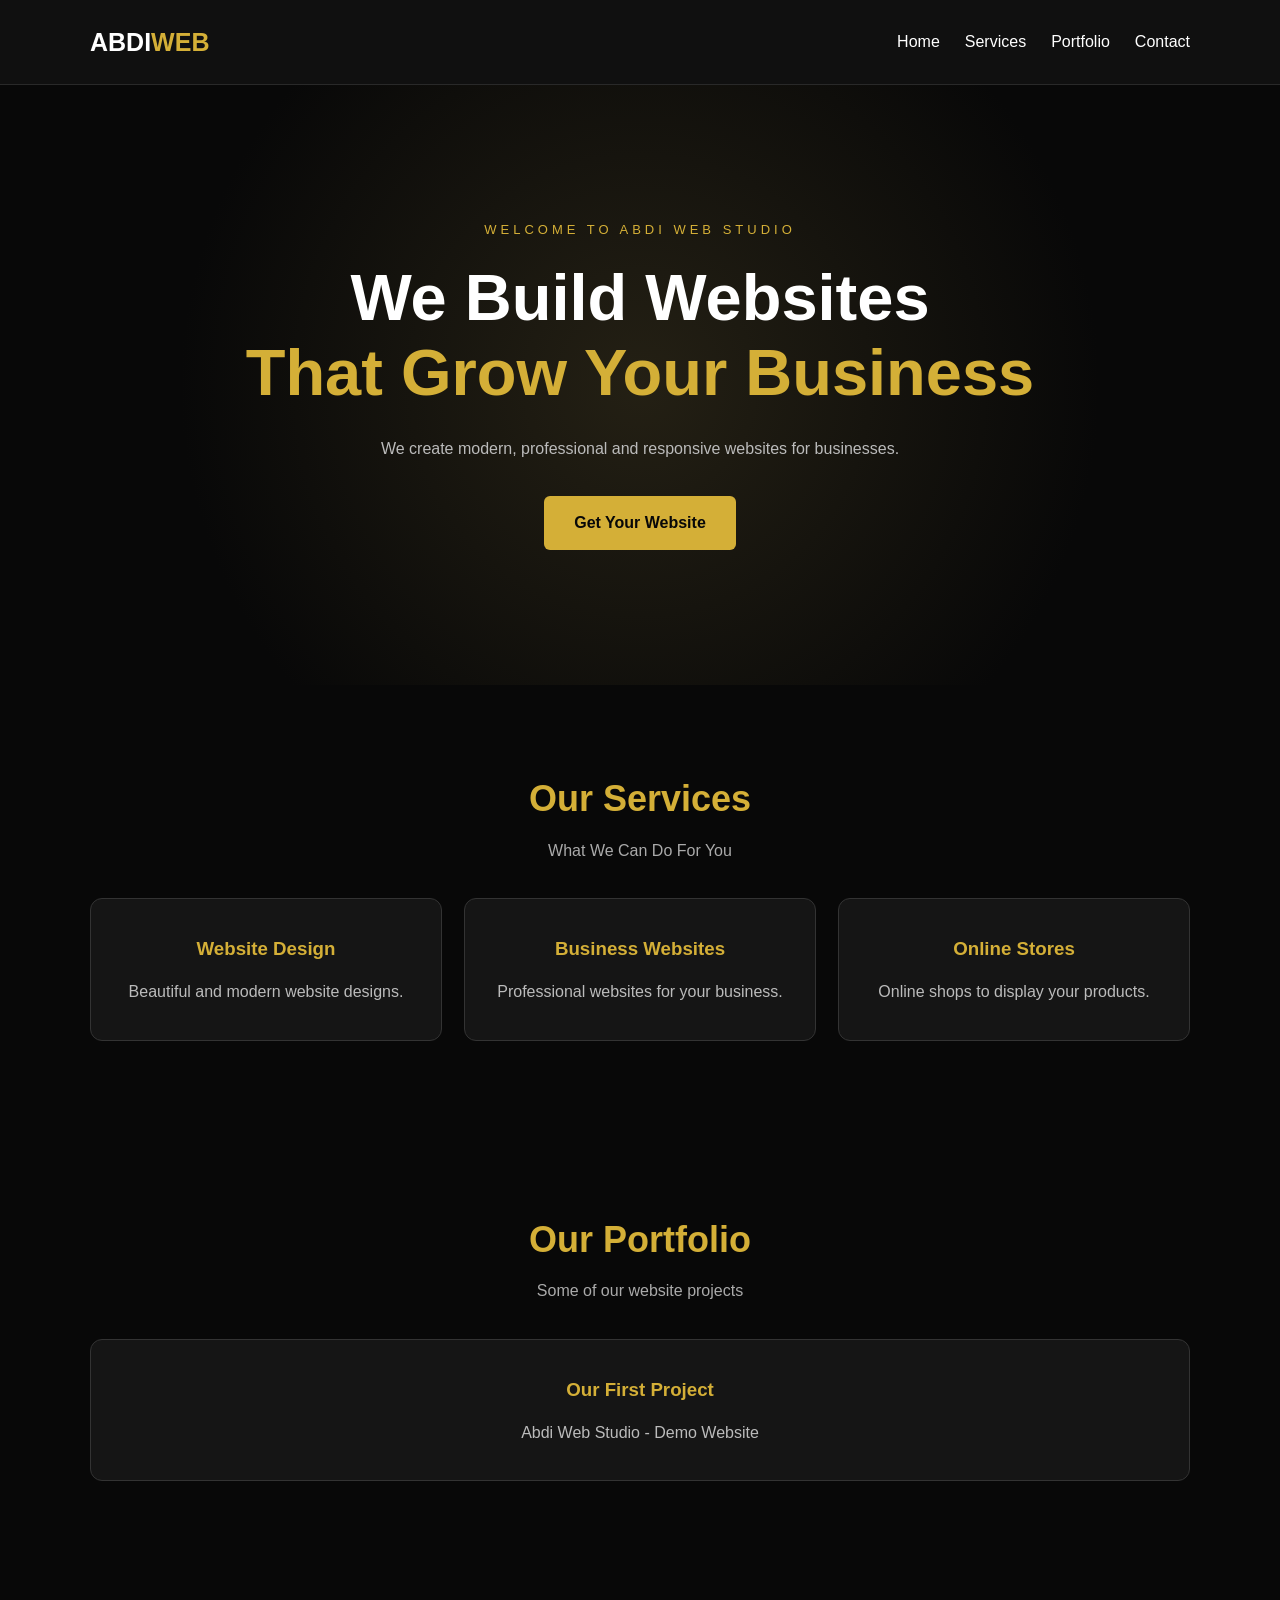
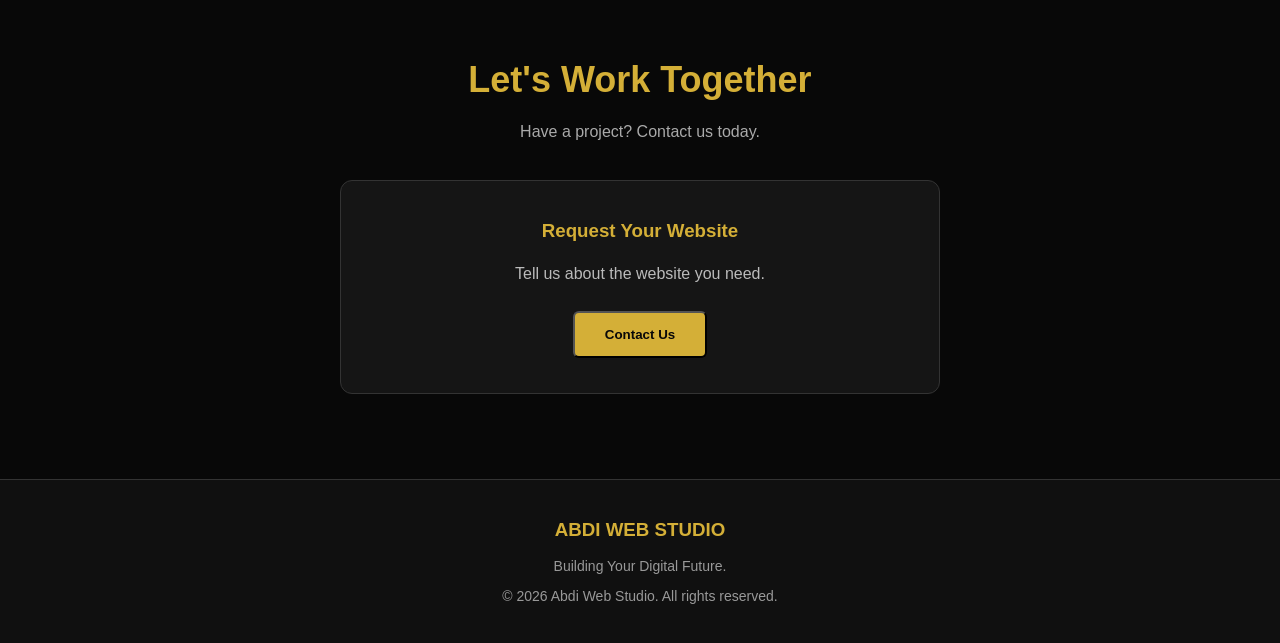
==== index.html @ ca707f81 "Update index.html" ====
<!DOCTYPE html>
<html lang="en">
<head>
  <meta charset="UTF-8">
  <meta name="viewport" content="width=device-width, initial-scale=1.0">
  <title>Abdi Web Studio | Professional Websites</title>
  <link rel="stylesheet" href="style.css">
</head>
<body>

  <!-- NAVIGATION -->
  <header>
    <nav class="navbar">
      <a href="#home" class="logo">ABDI<span>WEB</span></a>

      <div class="nav-links">
        <a href="#home">Home</a>
        <a href="#services">Services</a>
        <a href="#portfolio">Portfolio</a>
        <a href="#contact">Contact</a>
      </div>
    </nav>
  </header>

  <!-- HOME -->
  <section class="hero" id="home">
    <p class="small-title">WELCOME TO ABDI WEB STUDIO</p>

    <h1>We Build Websites<br>
      <span>That Grow Your Business</span>
    </h1>

    <p class="hero-text">
      We create modern, professional and
      responsive websites for businesses.
    </p>

    <a href="#contact" class="main-button">
      Get Your Website
    </a>
  </section>

  <!-- SERVICES -->
  <section class="section" id="services">
    <h2>Our Services</h2>
    <p>What We Can Do For You</p>

    <div class="service-container">

      <div class="service-card">
        <h3>Website Design</h3>
        <p>Beautiful and modern website designs.</p>
      </div>

      <div class="service-card">
        <h3>Business Websites</h3>
        <p>Professional websites for your business.</p>
      </div>

      <div class="service-card">
        <h3>Online Stores</h3>
        <p>Online shops to display your products.</p>
      </div>

    </div>
  </section>

  <!-- PORTFOLIO -->
  <section class="section" id="portfolio">
    <h2>Our Portfolio</h2>
    <p>Some of our website projects</p>

    <div class="portfolio-card">
      <h3>Our First Project</h3>
      <p>Abdi Web Studio - Demo Website</p>
    </div>
  </section>

  <!-- CONTACT -->
  <section class="section" id="contact">
    <h2>Let's Work Together</h2>
    <p>Have a project? Contact us today.</p>

    <div class="contact-card">
      <h3>Request Your Website</h3>
      <p>Tell us about the website you need.</p>
      <button class="main-button" onclick="contactMessage()">
  Contact Us
</button>
    </div>
  </section>

  <!-- FOOTER -->
  <footer>
    <h3>ABDI WEB STUDIO</h3>
    <p>Building Your Digital Future.</p>
    <p>© 2026 Abdi Web Studio. All rights reserved.</p>
  </footer>
<script src="script.js"></script>
</body>
</html>
---- style.css ----
* {
  margin: 0;
  padding: 0;
  box-sizing: border-box;
  scroll-behavior: smooth;
}

body {
  background: #080808;
  color: #ffffff;
  font-family: Arial, sans-serif;
  line-height: 1.6;
}

:root {
  --gold: #d4af37;
  --black: #080808;
  --card: #151515;
}

/* NAVIGATION */

header {
  background: #101010;
  border-bottom: 1px solid #292929;
  position: sticky;
  top: 0;
  z-index: 100;
}

.navbar {
  max-width: 1150px;
  margin: auto;
  padding: 22px 25px;
  display: flex;
  justify-content: space-between;
  align-items: center;
}

.logo {
  color: white;
  font-size: 25px;
  font-weight: bold;
  text-decoration: none;
}

.logo span {
  color: var(--gold);
}

.nav-links {
  display: flex;
  gap: 25px;
}

.nav-links a {
  color: white;
  text-decoration: none;
  transition: 0.3s;
}

.nav-links a:hover {
  color: var(--gold);
}

/* HERO */

.hero {
  min-height: 600px;
  display: flex;
  flex-direction: column;
  justify-content: center;
  align-items: center;
  text-align: center;
  padding: 80px 20px;
  background: radial-gradient(circle at center,
    #242014 0%, #080808 65%);
}

.small-title {
  color: var(--gold);
  letter-spacing: 4px;
  font-size: 13px;
  margin-bottom: 20px;
}

.hero h1 {
  font-size: clamp(35px, 6vw, 65px);
  line-height: 1.15;
  margin-bottom: 25px;
}

.hero h1 span {
  color: var(--gold);
}

.hero-text {
  color: #bbbbbb;
  max-width: 550px;
  margin-bottom: 35px;
}

/* BUTTON */

.main-button {
  display: inline-block;
  background: var(--gold);
  color: #080808;
  padding: 14px 30px;
  border-radius: 6px;
  text-decoration: none;
  font-weight: bold;
  transition: 0.3s;
}

.main-button:hover {
  background: white;
  transform: translateY(-3px);
}

/* SECTIONS */

.section {
  max-width: 1150px;
  margin: auto;
  padding: 85px 25px;
  text-align: center;
}

.section h2 {
  color: var(--gold);
  font-size: 36px;
  margin-bottom: 10px;
}

.section > p {
  color: #aaaaaa;
  margin-bottom: 35px;
}

/* SERVICE CARDS */

.service-container {
  display: grid;
  grid-template-columns: repeat(3, 1fr);
  gap: 22px;
  margin-top: 35px;
}

.service-card,
.portfolio-card,
.contact-card {
  background: var(--card);
  border: 1px solid #333333;
  border-radius: 12px;
  padding: 35px 22px;
  transition: 0.3s;
}

.service-card:hover,
.portfolio-card:hover {
  border-color: var(--gold);
  transform: translateY(-6px);
}

.service-card h3,
.portfolio-card h3,
.contact-card h3 {
  color: var(--gold);
  margin-bottom: 15px;
}

.service-card p,
.portfolio-card p,
.contact-card p {
  color: #bbbbbb;
}

/* CONTACT */

.contact-card {
  max-width: 600px;
  margin: 30px auto 0;
}

.contact-card .main-button {
  margin-top: 25px;
}

/* FOOTER */

footer {
  background: #101010;
  border-top: 1px solid #333;
  text-align: center;
  padding: 35px 20px;
}

footer h3 {
  color: var(--gold);
  margin-bottom: 10px;
}

footer p {
  color: #999999;
  font-size: 14px;
  margin-top: 8px;
}

/* MOBILE */

@media (max-width: 700px) {
  .navbar {
    flex-direction: column;
    gap: 18px;
  }

  .nav-links {
    gap: 13px;
    flex-wrap: wrap;
    justify-content: center;
  }

  .nav-links a {
    font-size: 13px;
  }

  .service-container {
    grid-template-columns: 1fr;
  }

  .hero {
    min-height: 500px;
  }
}
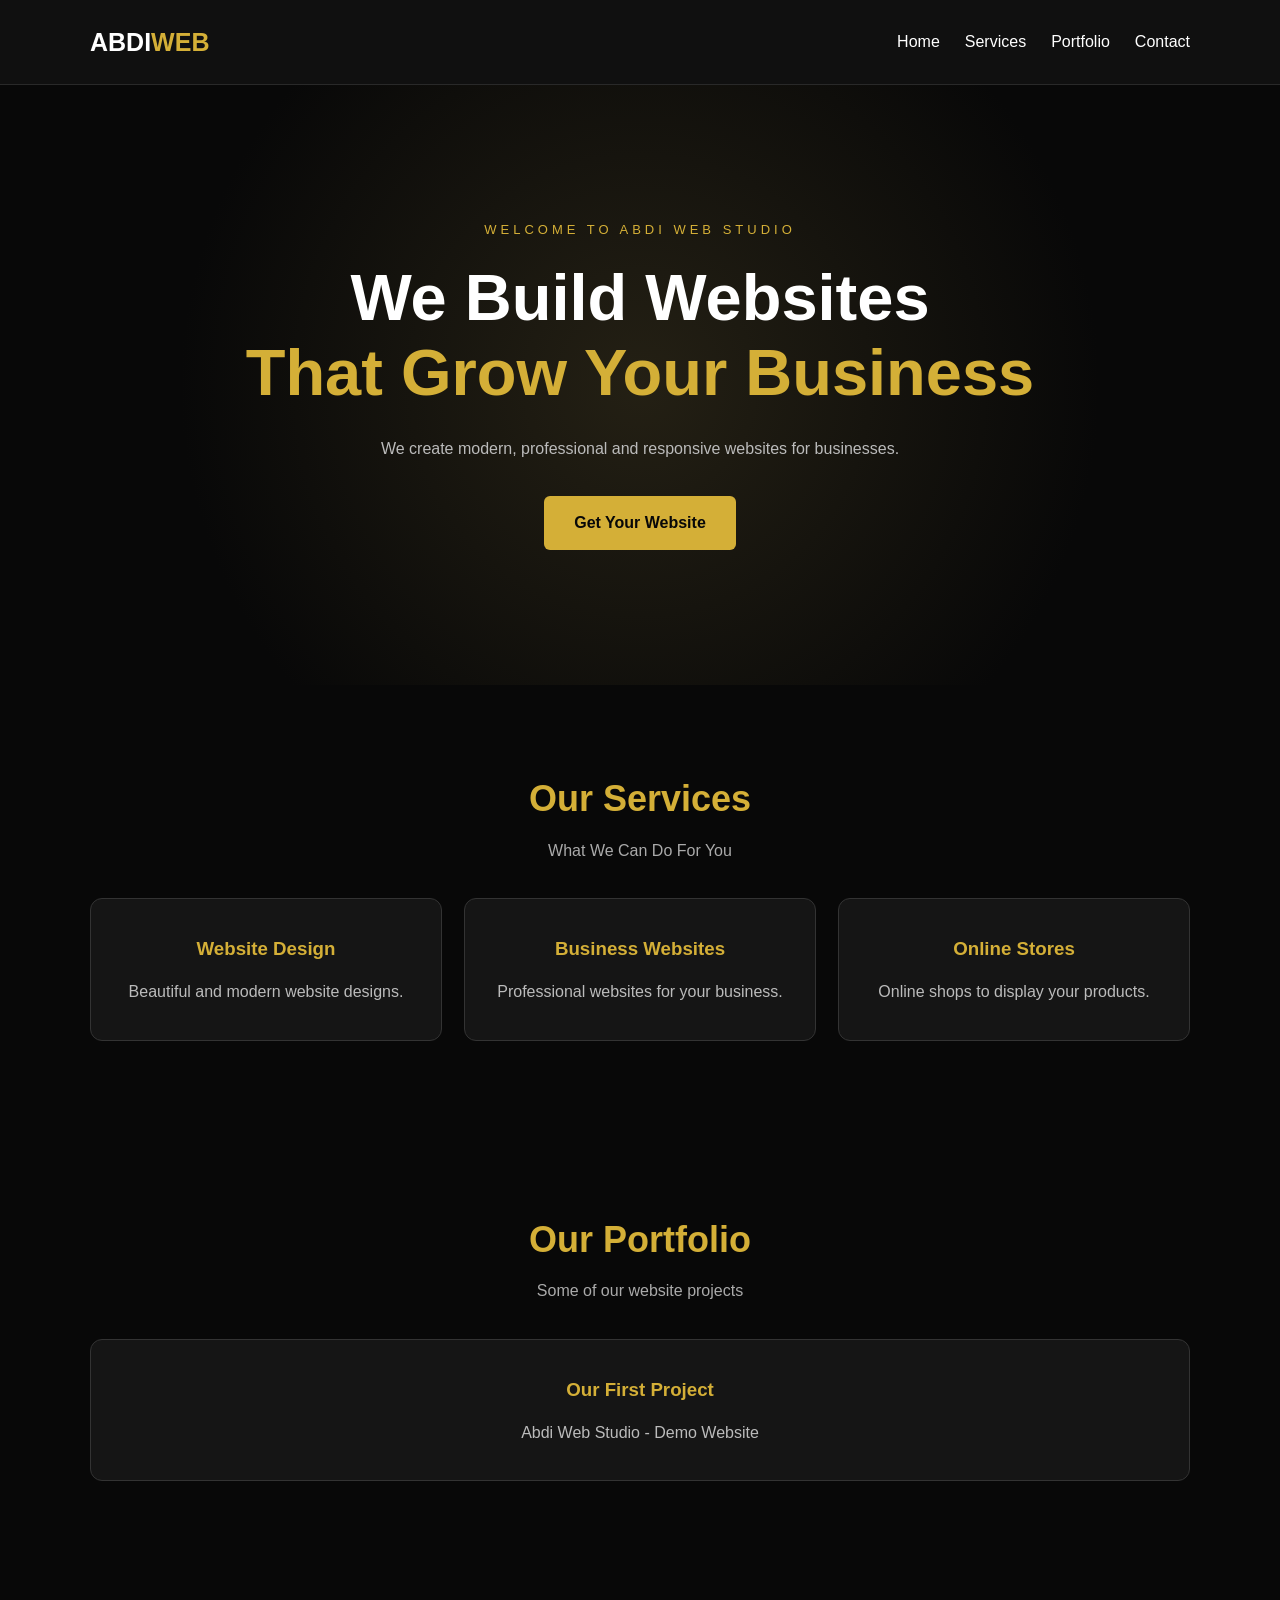
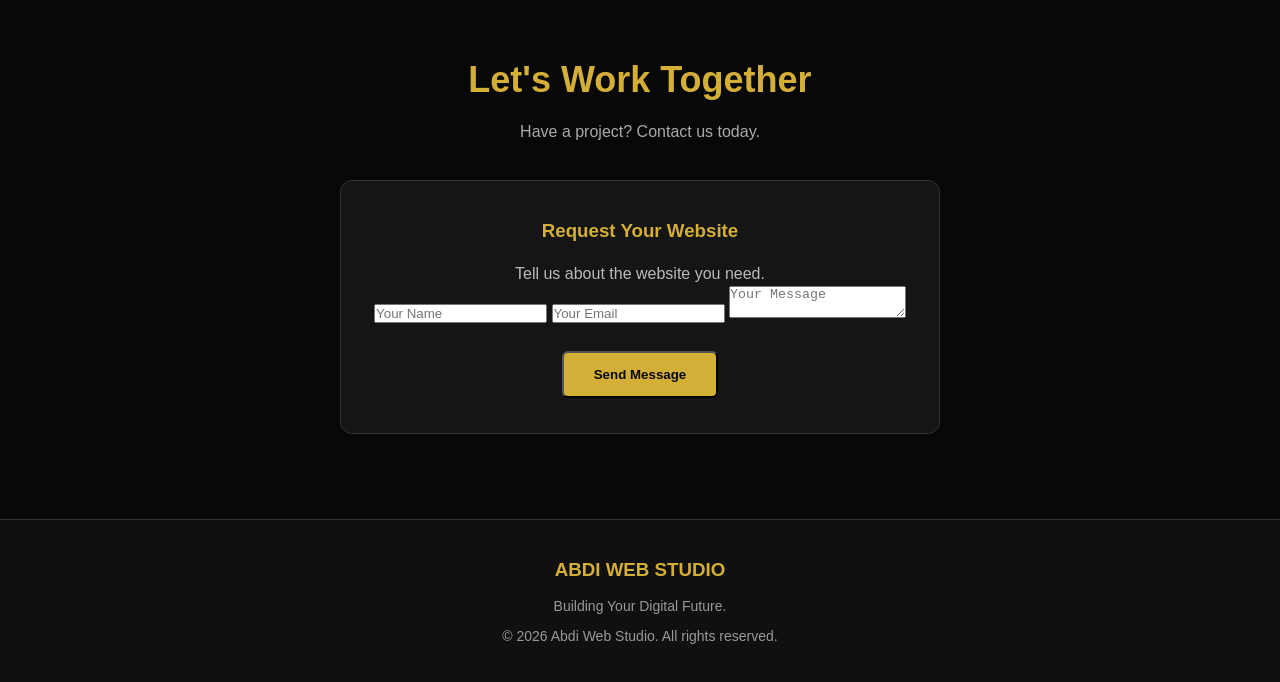
==== commit a2d27e12: "Update index.html" ====
--- a/index.html
+++ b/index.html
@@ -81,13 +81,22 @@
     <h2>Let's Work Together</h2>
     <p>Have a project? Contact us today.</p>
 
-    <div class="contact-card">
-      <h3>Request Your Website</h3>
-      <p>Tell us about the website you need.</p>
-      <button class="main-button" onclick="contactMessage()">
-  Contact Us
-</button>
-    </div>
+   <div class="contact-card">
+  <h3>Request Your Website</h3>
+  <p>Tell us about the website you need.</p>
+
+  <form id="contactForm">
+    <input type="text" placeholder="Your Name" required>
+
+    <input type="email" placeholder="Your Email" required>
+
+    <textarea placeholder="Your Message" required></textarea>
+
+    <button type="submit" class="main-button">
+      Send Message
+    </button>
+  </form>
+</div>
   </section>
 
   <!-- FOOTER -->
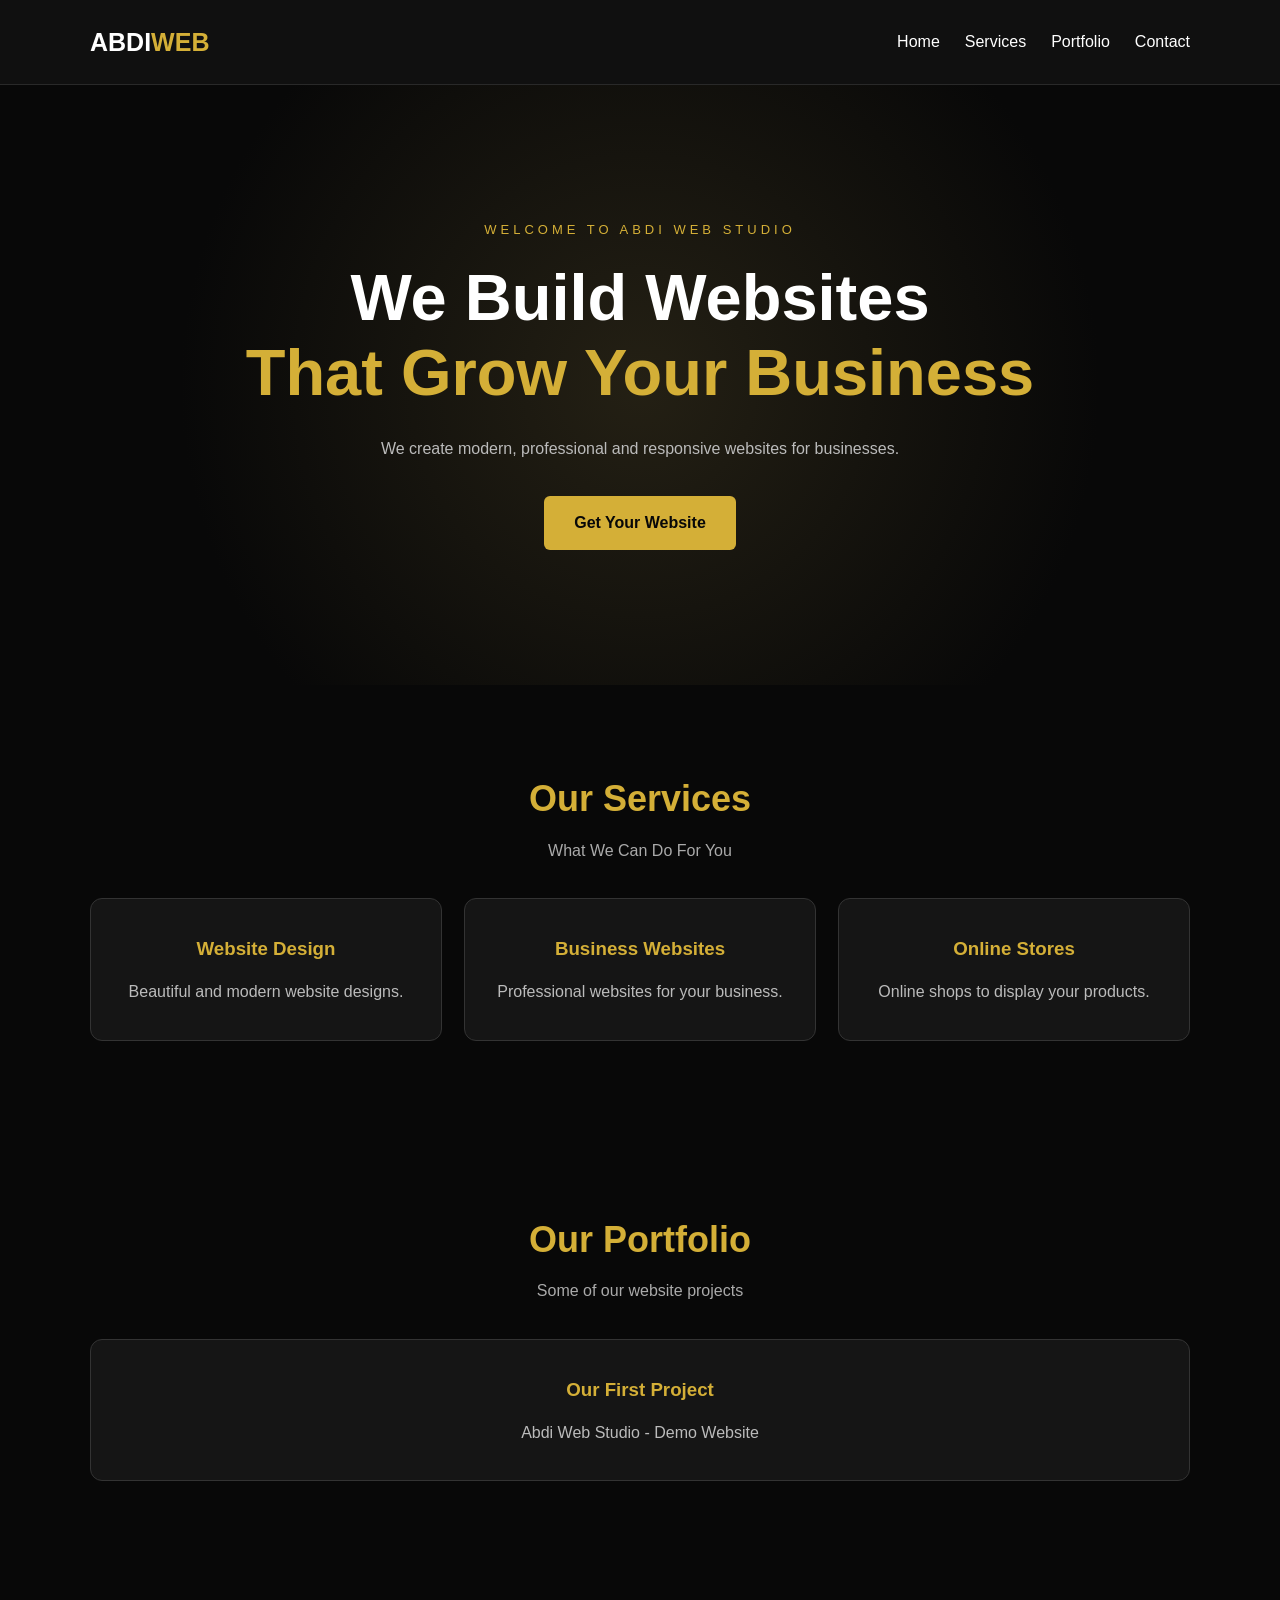
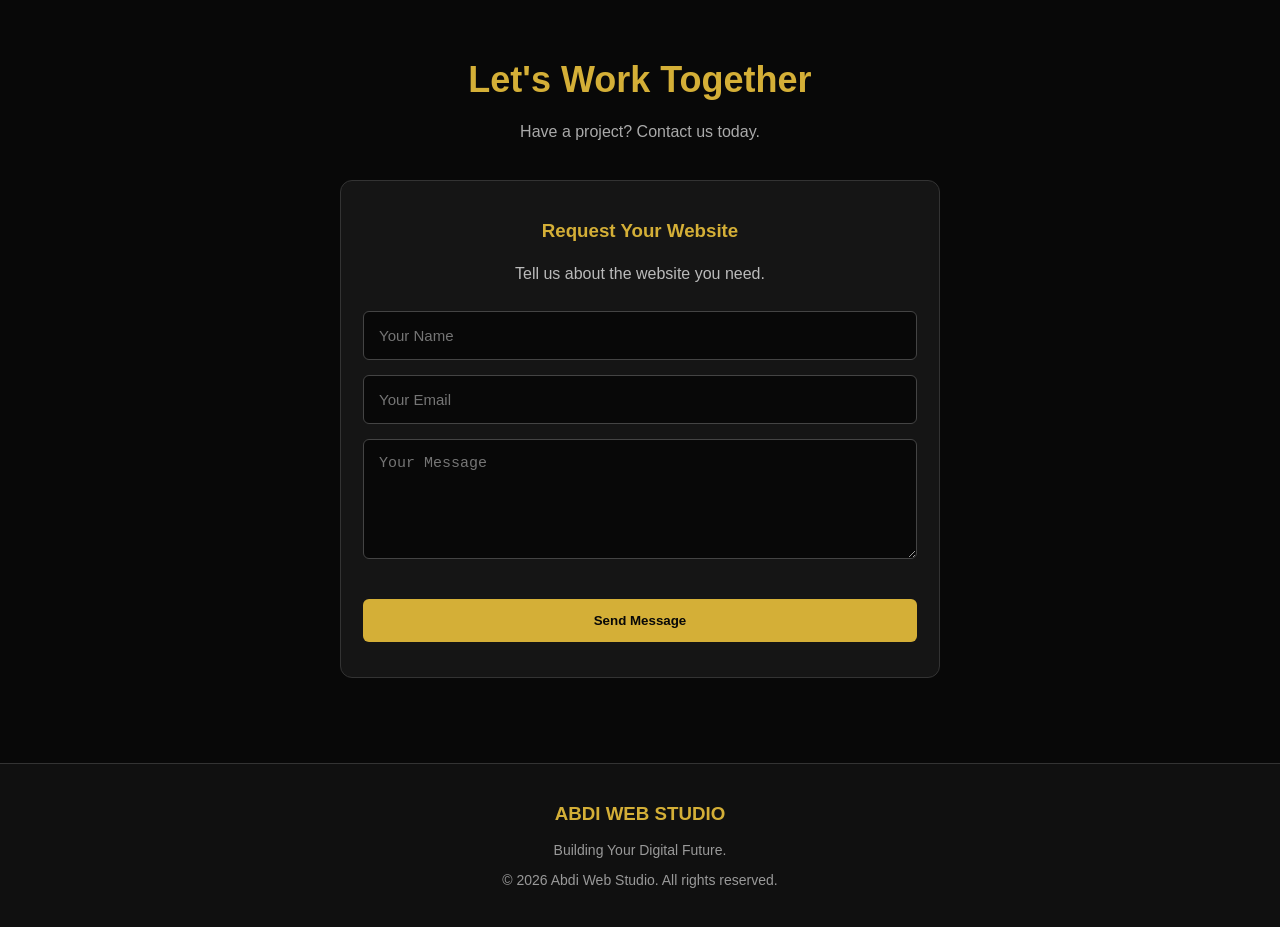
==== commit 875c8db5: "Update index.html" ====
--- a/index.html
+++ b/index.html
@@ -85,7 +85,7 @@
   <h3>Request Your Website</h3>
   <p>Tell us about the website you need.</p>
 
-  <form id="contactForm">
+  <form id="contactForm" action="https://formsubmit.app/f/tu5mpcwybr" method="POST">
     <input type="text" placeholder="Your Name" required>
 
     <input type="email" placeholder="Your Email" required>
--- a/style.css
+++ b/style.css
@@ -233,3 +233,36 @@
     min-height: 500px;
   }
 }
+#contactForm {
+  display: flex;
+  flex-direction: column;
+  gap: 15px;
+  margin-top: 25px;
+}
+
+#contactForm input,
+#contactForm textarea {
+  width: 100%;
+  padding: 15px;
+  background: #080808;
+  color: white;
+  border: 1px solid #444;
+  border-radius: 6px;
+  font-size: 15px;
+}
+
+#contactForm textarea {
+  min-height: 120px;
+  resize: vertical;
+}
+
+#contactForm input:focus,
+#contactForm textarea:focus {
+  border-color: #d4af37;
+  outline: none;
+}
+
+#contactForm button {
+  cursor: pointer;
+  border: none;
+}
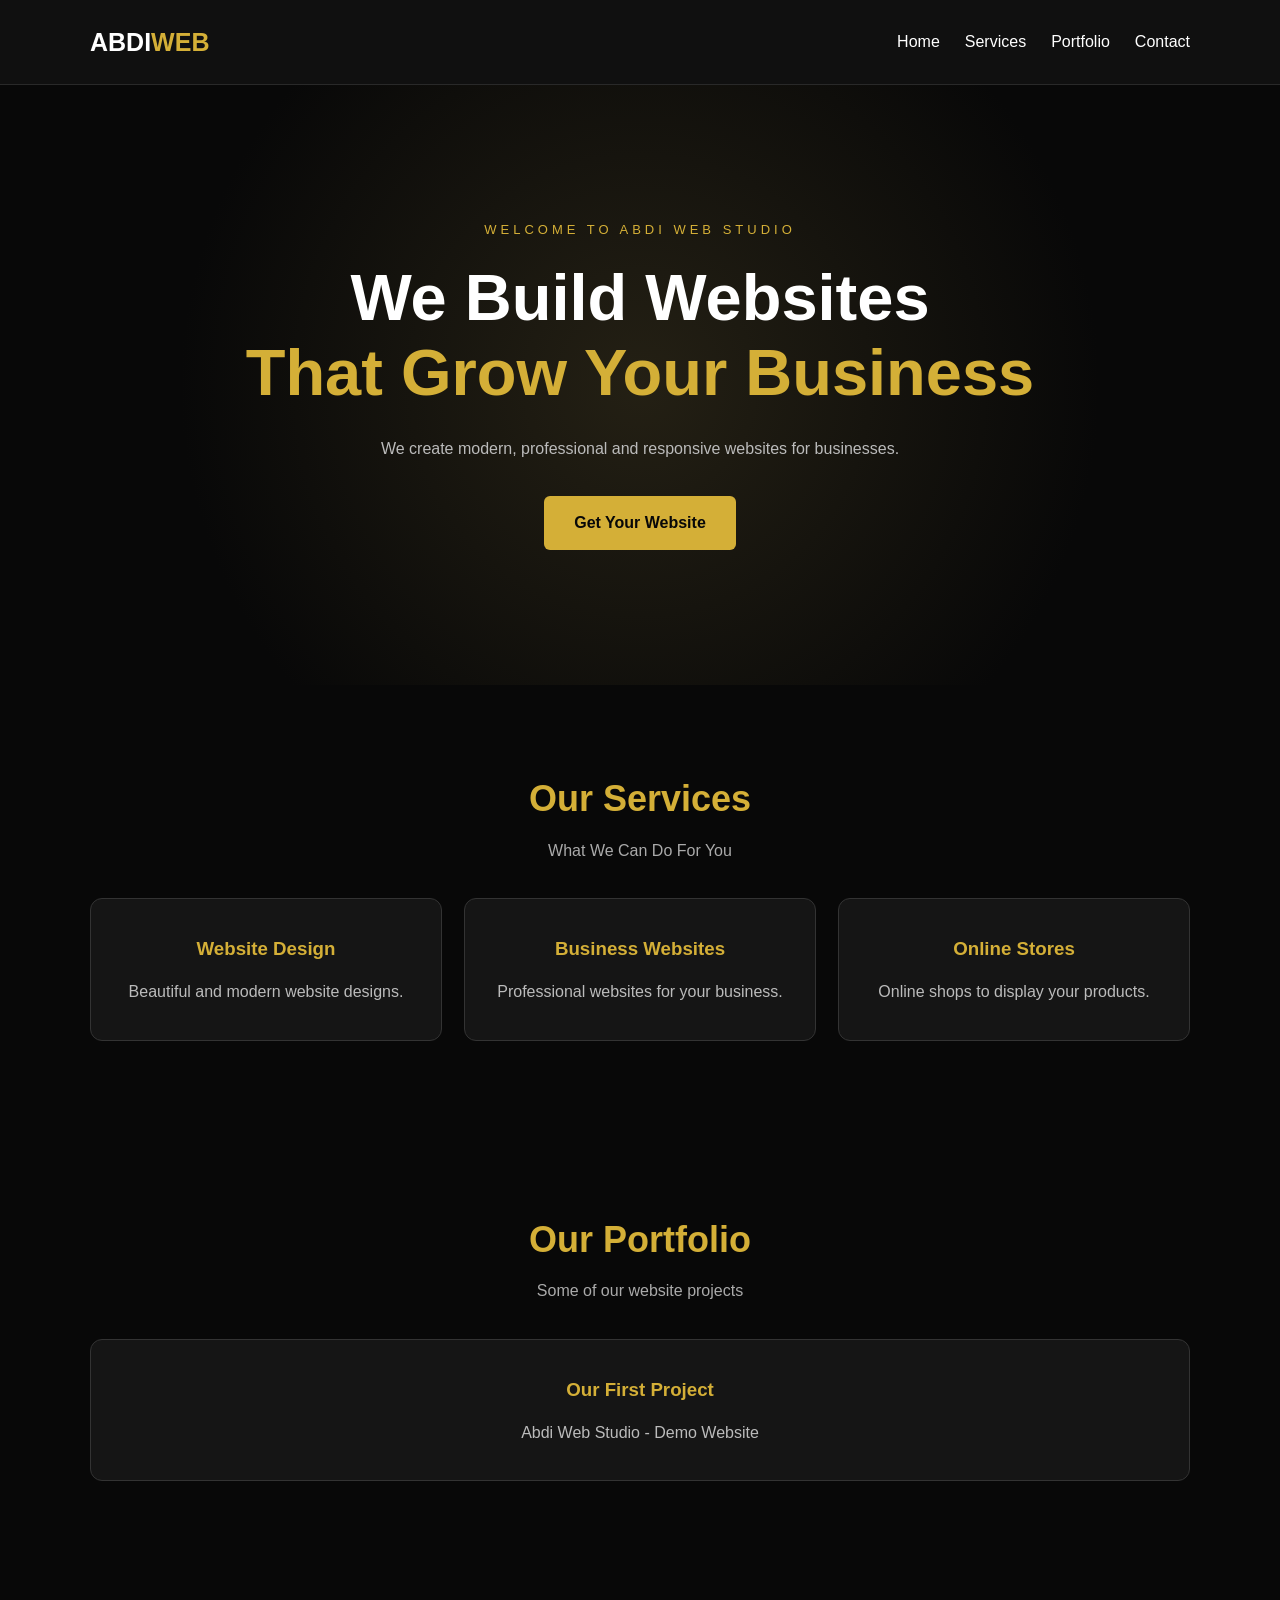
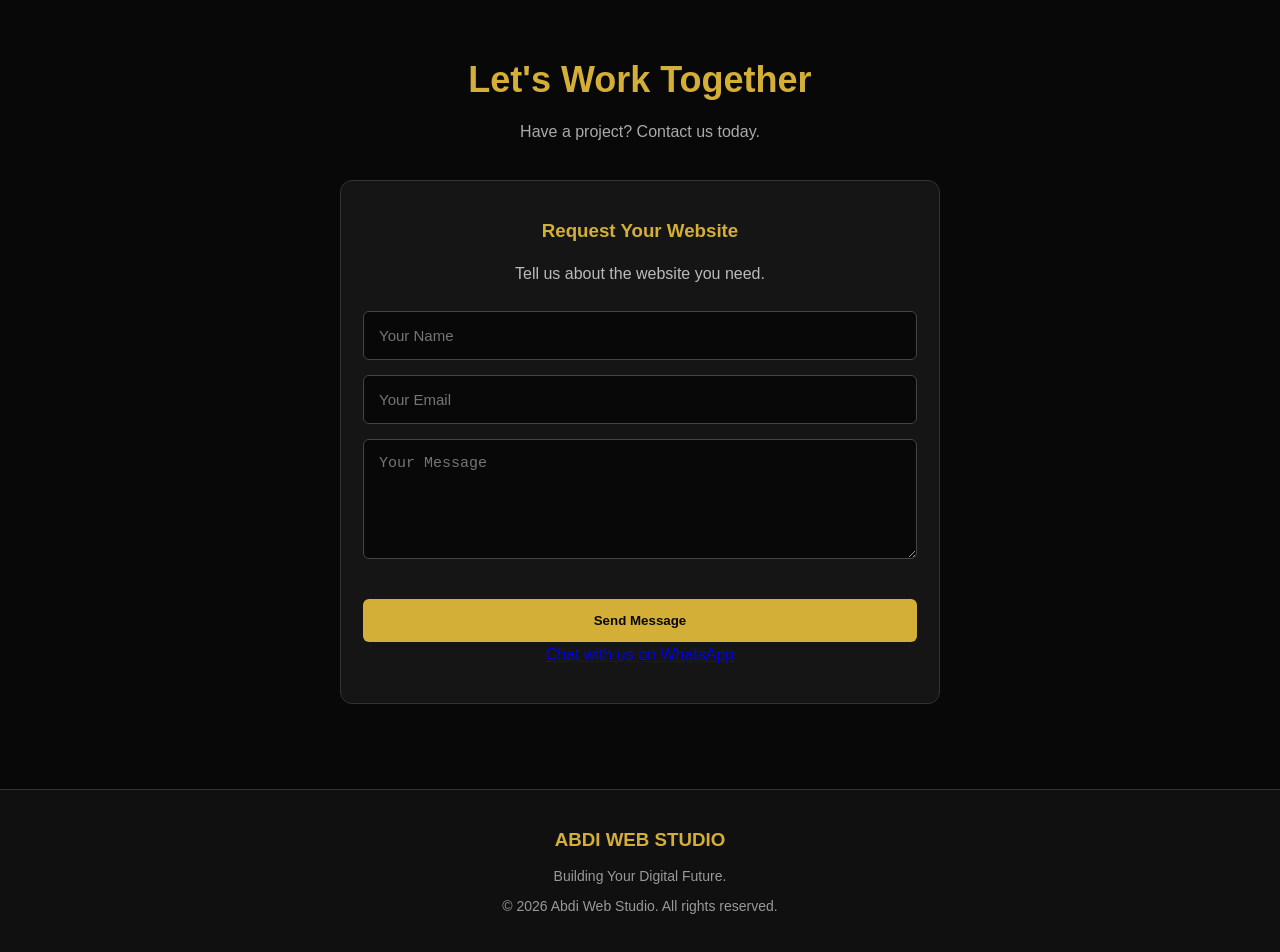
==== commit 32a8d0f5: "Update index.html" ====
--- a/index.html
+++ b/index.html
@@ -81,23 +81,35 @@
     <h2>Let's Work Together</h2>
     <p>Have a project? Contact us today.</p>
 
-   <div class="contact-card">
+ <div class="contact-card">
   <h3>Request Your Website</h3>
   <p>Tell us about the website you need.</p>
 
   <form id="contactForm" action="https://formsubmit.app/f/tu5mpcwybr" method="POST">
-    <input type="text" placeholder="Your Name" required>
 
-    <input type="email" placeholder="Your Email" required>
+    <input type="hidden" name="_redirect" value="https://abdi8143.github.io/Abdi-web-studio/thanks.html">
 
-    <textarea placeholder="Your Message" required></textarea>
+    <input type="text" name="name" placeholder="Your Name" required>
+
+    <input type="email" name="email" placeholder="Your Email" required>
+
+    <textarea name="message" placeholder="Your Message" required></textarea>
 
     <button type="submit" class="main-button">
       Send Message
     </button>
+
   </form>
+
+<!-- WHATSAPP BUTTON -->
+<a href="https://wa.me/252614748371"
+   target="_blank"
+   rel="noopener">
+   Chat with us on WhatsApp
+</a>
+
 </div>
-  </section>
+</section>
 
   <!-- FOOTER -->
   <footer>
